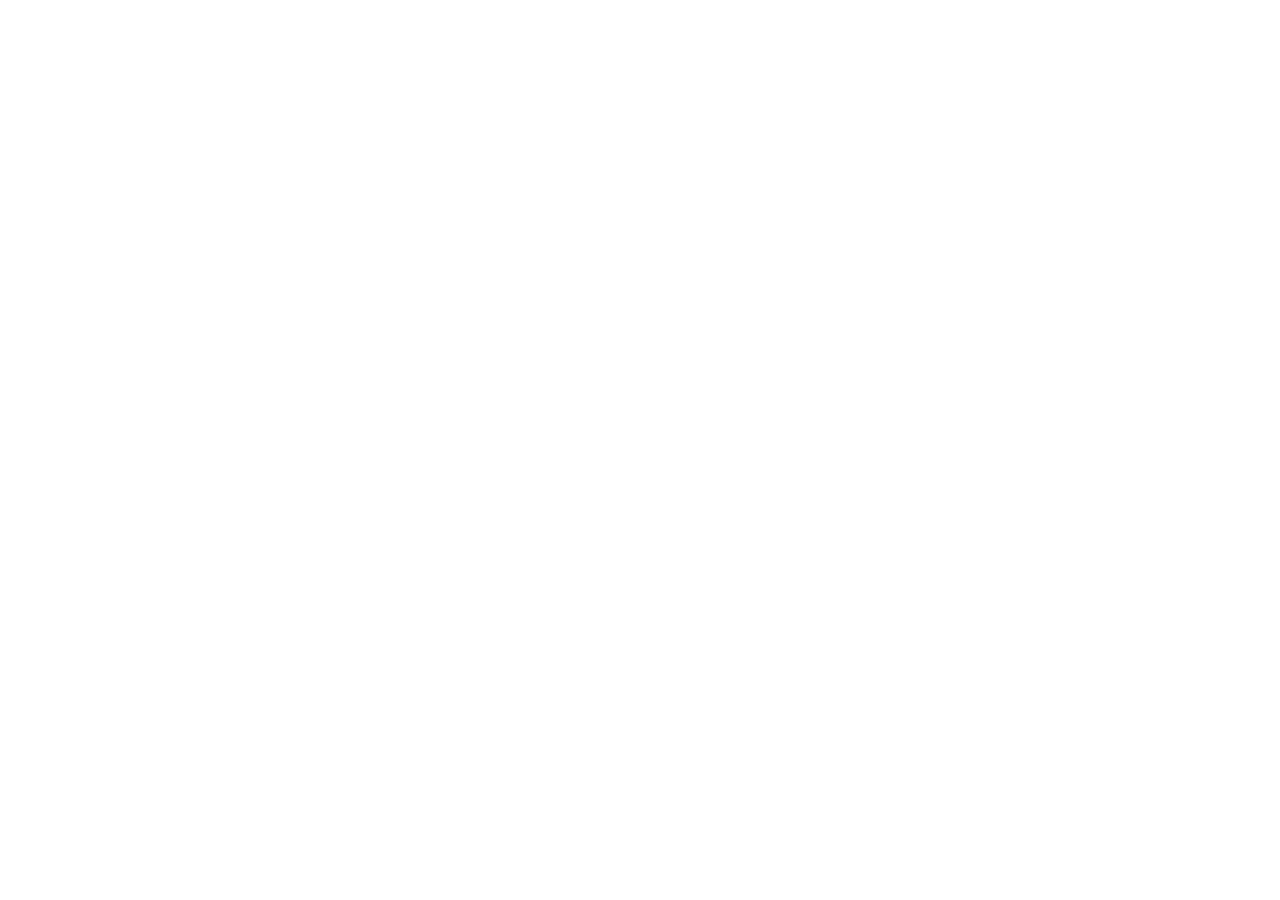
==== docs/index.html @ 977cabed "feat: add angular port" ====
<!doctype html>
<html lang="en" data-critters-container>
<head>
  <meta charset="utf-8">
  <title>Samuel Mendes | Developer</title>
  <base href="/">
  <meta name="viewport" content="width=device-width, initial-scale=1">
  <link rel="icon" type="image/x-icon" href="favicon.ico">
<style>@import"https://fonts.googleapis.com/css2?family=Roboto&display=swap";body{margin:0;padding:0;color:#fff;font-family:Roboto,sans-serif}</style><link rel="stylesheet" href="styles.c4353fa3f6adab4e.css" media="print" onload="this.media='all'"><noscript><link rel="stylesheet" href="styles.c4353fa3f6adab4e.css"></noscript></head>
<body>
  <app-root></app-root>
<script src="runtime.a9aac36046851a10.js" type="module"></script><script src="polyfills.b564e8302ceb5b3a.js" type="module"></script><script src="main.25bd37673aeea2e8.js" type="module"></script></body>
</html>
---- docs/styles.c4353fa3f6adab4e.css ----
@import"https://fonts.googleapis.com/css2?family=Roboto&display=swap";body{margin:0;padding:0;color:#fff;font-family:Roboto,sans-serif}.wrapper{height:100vh;width:100vw;background:linear-gradient(-45deg,#3302a5,#10fafe,#fffd9d,#eaff00);background-size:400% 400%;display:flex;flex-direction:column;justify-content:center;align-items:center;animation:backgroundTransition 8s ease-in-out infinite}h1,h2{text-transform:uppercase;letter-spacing:4px}.social-media{margin-top:1rem;display:flex}a{text-decoration:none;color:#fff;font-size:24px;padding:1rem 4rem;border:1px solid #ffffff;min-width:4rem;display:flex;justify-content:center;align-items:center;transition:.5s cubic-bezier(.55,.025,.675,.97)}a:hover{color:#085078;background-color:#fff}@keyframes backgroundTransition{0%{background-position:0% 80%}50%{background-position:80% 100%}to{background-position:0% 90%}}
---- docs/styles.c4353fa3f6adab4e.css ----
@import"https://fonts.googleapis.com/css2?family=Roboto&display=swap";body{margin:0;padding:0;color:#fff;font-family:Roboto,sans-serif}.wrapper{height:100vh;width:100vw;background:linear-gradient(-45deg,#3302a5,#10fafe,#fffd9d,#eaff00);background-size:400% 400%;display:flex;flex-direction:column;justify-content:center;align-items:center;animation:backgroundTransition 8s ease-in-out infinite}h1,h2{text-transform:uppercase;letter-spacing:4px}.social-media{margin-top:1rem;display:flex}a{text-decoration:none;color:#fff;font-size:24px;padding:1rem 4rem;border:1px solid #ffffff;min-width:4rem;display:flex;justify-content:center;align-items:center;transition:.5s cubic-bezier(.55,.025,.675,.97)}a:hover{color:#085078;background-color:#fff}@keyframes backgroundTransition{0%{background-position:0% 80%}50%{background-position:80% 100%}to{background-position:0% 90%}}
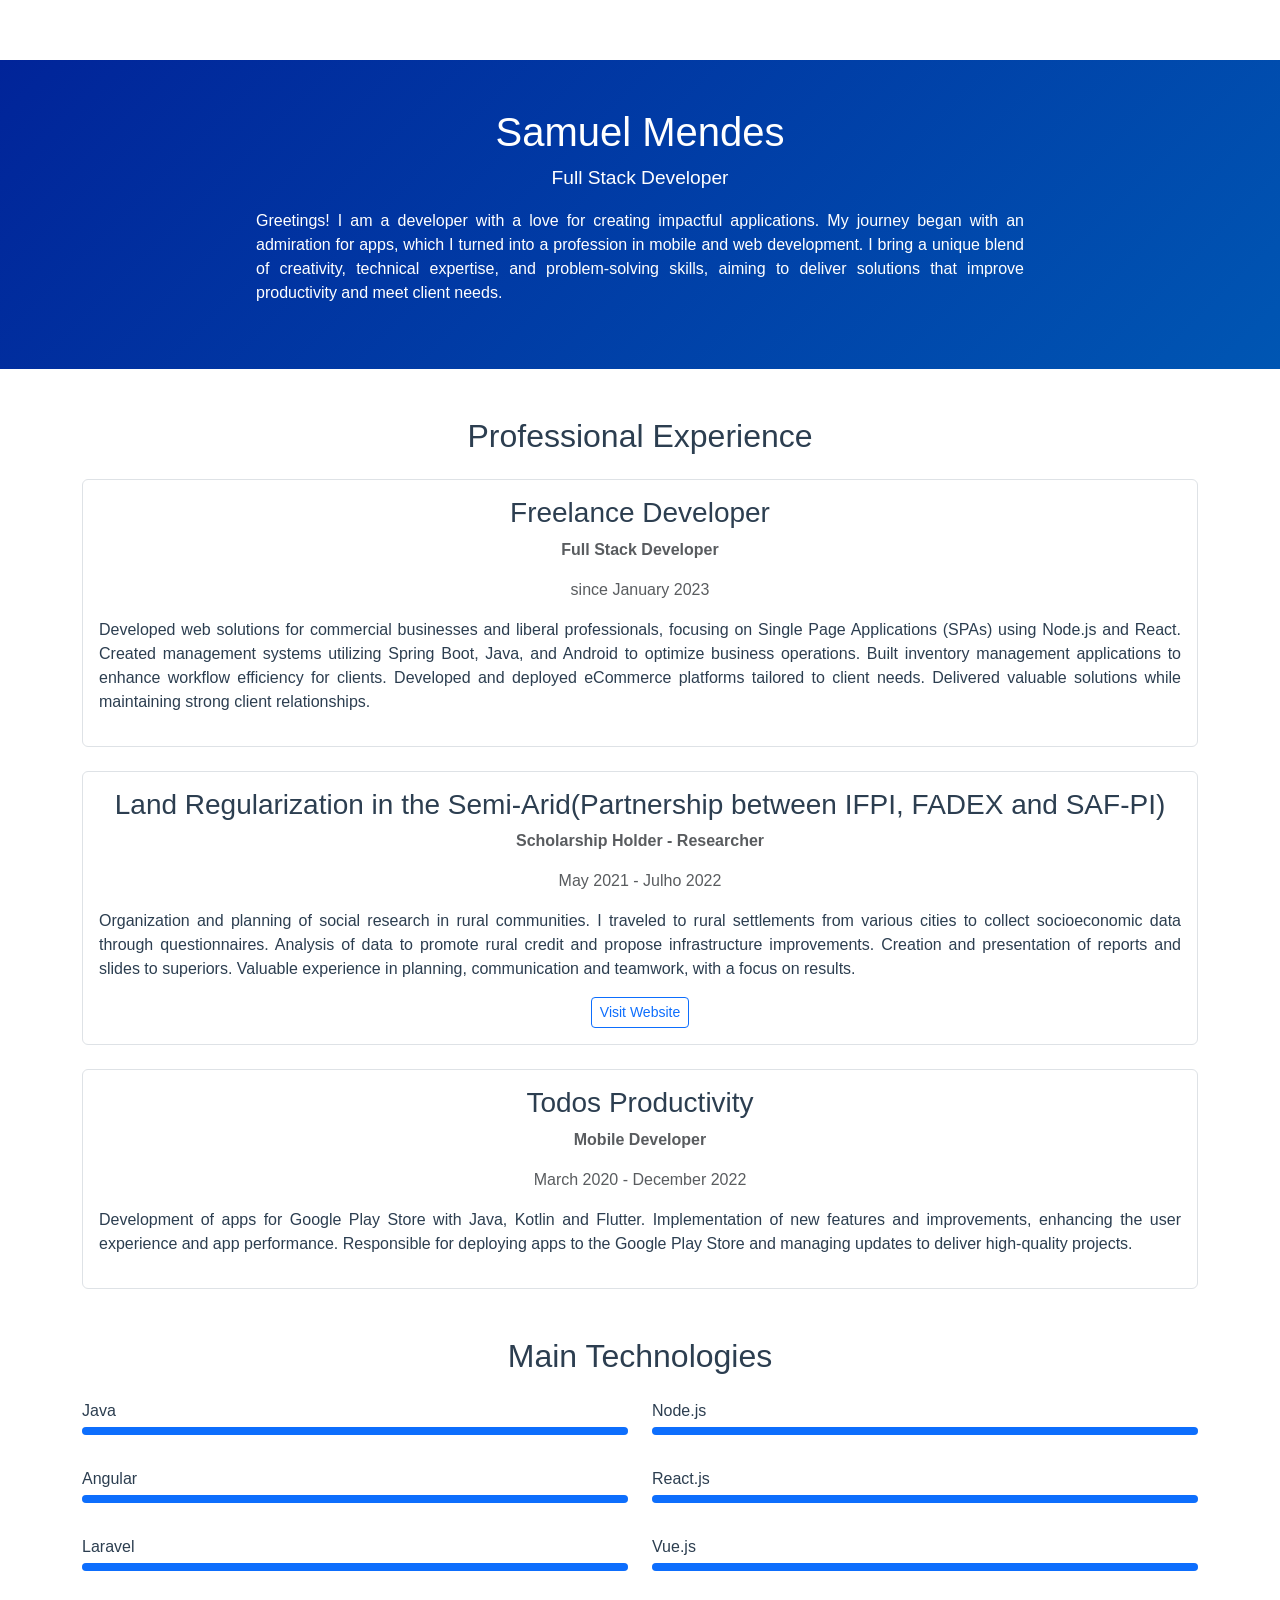
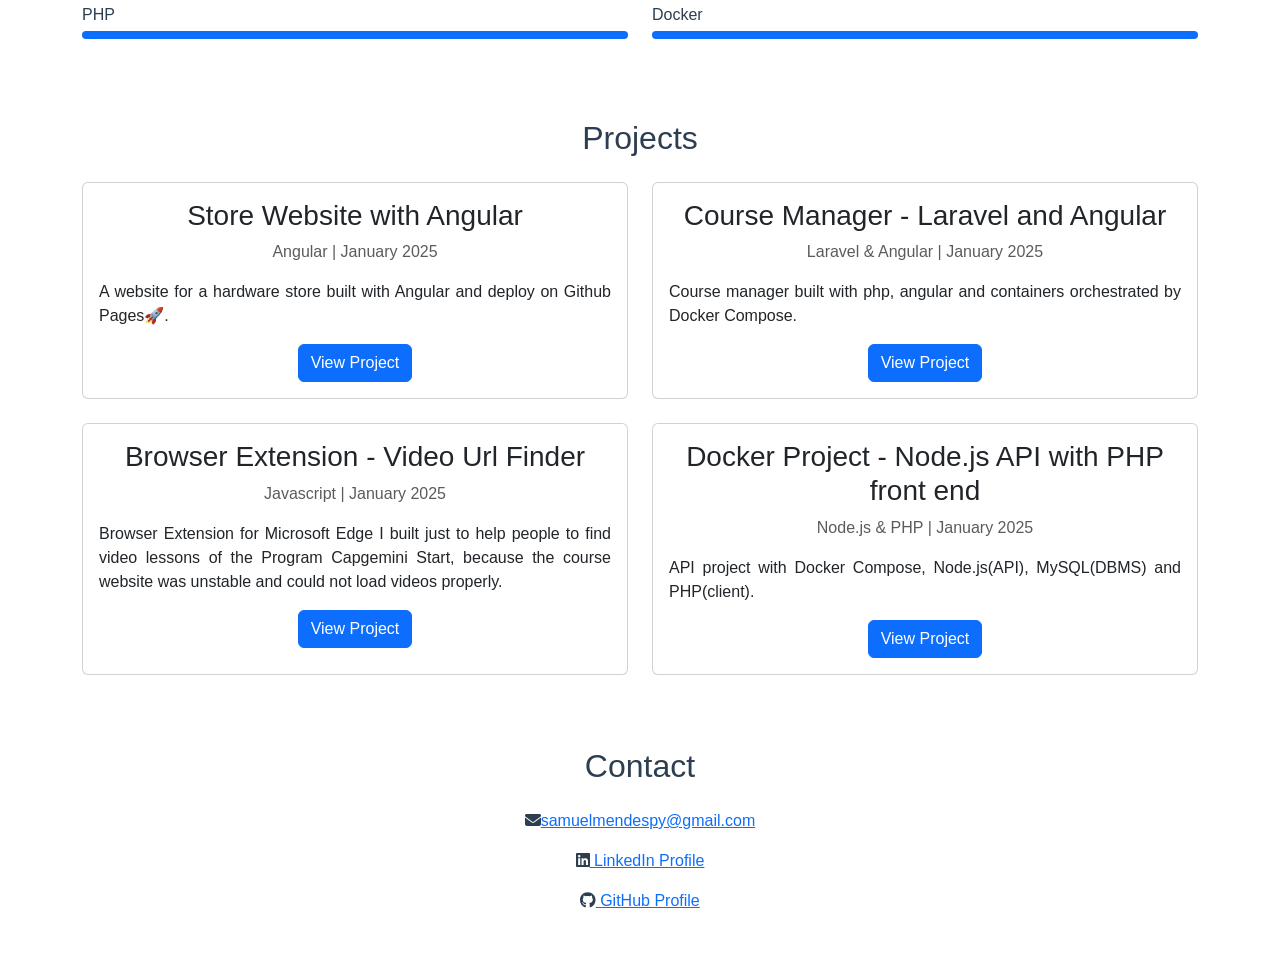
==== commit d12b8b31: "add vue lp" ====
--- a/docs/index.html
+++ b/docs/index.html
@@ -1,13 +1 @@
-<!doctype html>
-<html lang="en" data-critters-container>
-<head>
-  <meta charset="utf-8">
-  <title>Samuel Mendes | Developer</title>
-  <base href="/">
-  <meta name="viewport" content="width=device-width, initial-scale=1">
-  <link rel="icon" type="image/x-icon" href="favicon.ico">
-<style>@import"https://fonts.googleapis.com/css2?family=Roboto&display=swap";body{margin:0;padding:0;color:#fff;font-family:Roboto,sans-serif}</style><link rel="stylesheet" href="styles.c4353fa3f6adab4e.css" media="print" onload="this.media='all'"><noscript><link rel="stylesheet" href="styles.c4353fa3f6adab4e.css"></noscript></head>
-<body>
-  <app-root></app-root>
-<script src="runtime.a9aac36046851a10.js" type="module"></script><script src="polyfills.b564e8302ceb5b3a.js" type="module"></script><script src="main.25bd37673aeea2e8.js" type="module"></script></body>
-</html>
+<!doctype html><html lang=""><head><meta charset="utf-8"><meta http-equiv="X-UA-Compatible" content="IE=edge"><meta name="viewport" content="width=device-width,initial-scale=1"><link rel="icon" href="favicon.ico"><title>samuelmendespy.github.io</title><script defer="defer" src="js/chunk-vendors.0f285a62.js"></script><script defer="defer" src="js/app.556a7fc6.js"></script><link href="css/chunk-vendors.88ec4080.css" rel="stylesheet"><link href="css/app.a31494d0.css" rel="stylesheet"></head><body><noscript><strong>We're sorry but samuelmendespy.github.io doesn't work properly without JavaScript enabled. Please enable it to continue.</strong></noscript><div id="app"></div></body></html>
--- a/docs/css/app.a31494d0.css
+++ b/docs/css/app.a31494d0.css
@@ -0,0 +1 @@
+.progress[data-v-369db9bd]{height:8px;margin-top:4px}.contact-info p[data-v-369db9bd],.skill-item[data-v-369db9bd]{margin-bottom:1rem}.contact-info i[data-v-369db9bd]{margin-right:10px;width:20px}.card[data-v-369db9bd]{transition:transform .2s}.card[data-v-369db9bd]:hover{transform:translateY(-5px)}.position[data-v-369db9bd]{font-size:1.2rem;margin-top:.5rem}.about[data-v-369db9bd]{max-width:800px;margin:1rem auto;padding:0 1rem}.text-justify[data-v-369db9bd]{text-align:justify;text-justify:inter-word}header[data-v-369db9bd]{background:linear-gradient(135deg,#012499,#0056b3);padding:3rem 0}@media (max-width:768px){.container[data-v-369db9bd]{padding:0 1rem}.card[data-v-369db9bd]{margin:0 .5rem}}#app{font-family:Avenir,Helvetica,Arial,sans-serif;-webkit-font-smoothing:antialiased;-moz-osx-font-smoothing:grayscale;text-align:center;color:#2c3e50;margin-top:60px}
